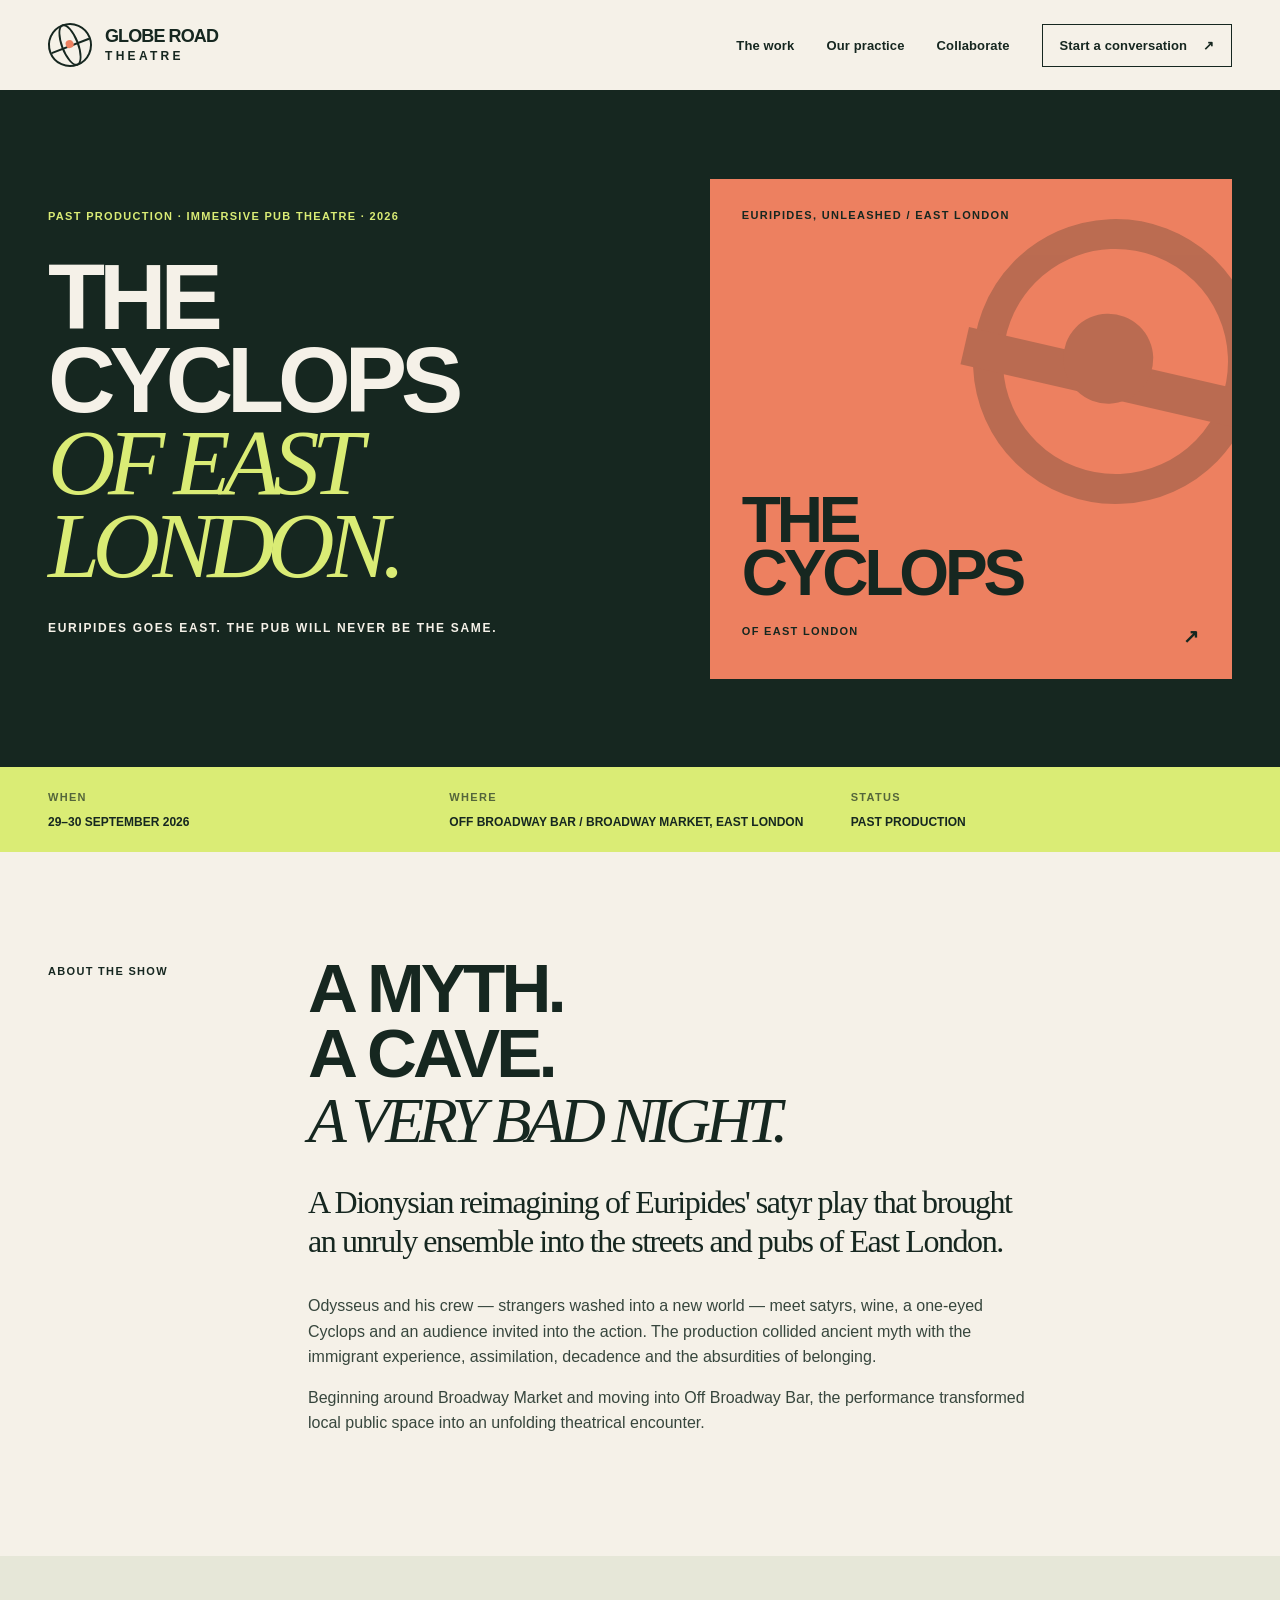
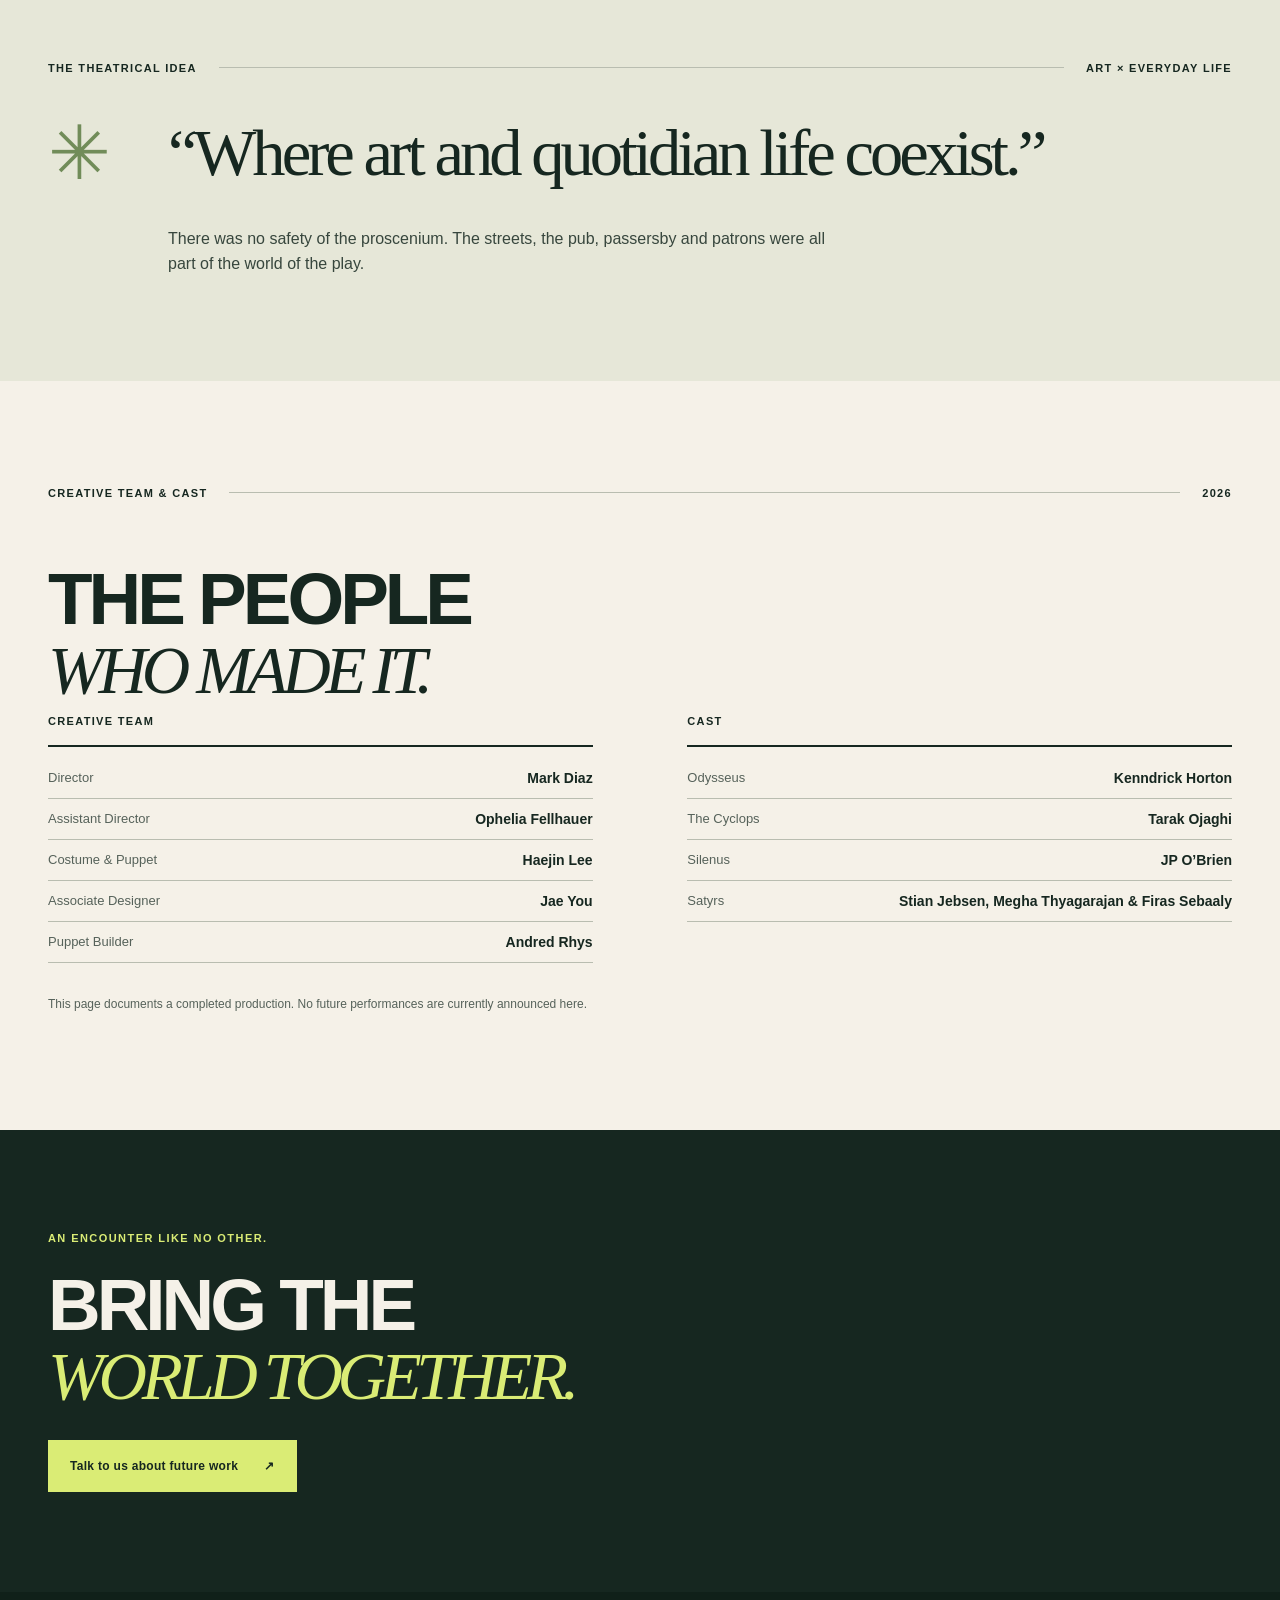
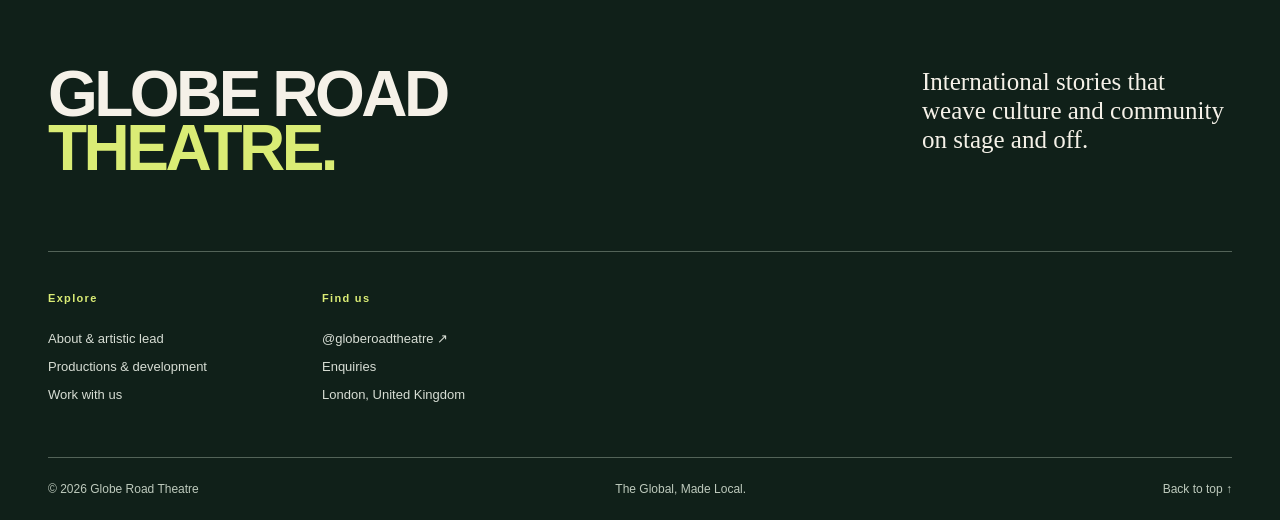
==== globe-road-theatre-launch-ready/cyclops.html @ c1da45eb "Add files via upload" ====
<!doctype html>
<html lang="en-GB"><head>
<meta charset="utf-8"><meta name="viewport" content="width=device-width,initial-scale=1">
<meta name="theme-color" content="#162720"><meta name="color-scheme" content="light">
<title>The Cyclops of East London (2026) | Globe Road Theatre</title><meta name="description" content="The Cyclops of East London: Globe Road Theatre’s immersive pub-theatre reimagining of Euripides, performed in East London on 29–30 September 2026.">
<meta name="robots" content="index,follow,max-image-preview:large">
<meta property="og:type" content="website"><meta property="og:site_name" content="Globe Road Theatre">
<meta property="og:locale" content="en_GB"><meta property="og:title" content="The Cyclops of East London (2026) | Globe Road Theatre"><meta property="og:description" content="The Cyclops of East London: Globe Road Theatre’s immersive pub-theatre reimagining of Euripides, performed in East London on 29–30 September 2026.">
<meta name="twitter:card" content="summary_large_image">
<link rel="icon" href="assets/favicon.svg" type="image/svg+xml"><link rel="apple-touch-icon" href="assets/apple-touch-icon.png"><link rel="manifest" href="site.webmanifest">
<link rel="stylesheet" href="styles.css">
<script type="application/ld+json">{"@context":"https://schema.org","@type":"PerformingGroup","name":"Globe Road Theatre","description":"A London-based independent theatre company bringing international stories into local communities through new writing, immersive theatre and ensemble-led performance.","areaServed":{"@type":"Place","name":"London, United Kingdom"},"sameAs":["https://www.instagram.com/globeroadtheatre/"]}</script>
</head><body id="top" class="">
<a class="skip-link" href="#content">Skip to content</a>
<header class="site-header"><div class="container header-inner"><a class="brand" href="index.html" aria-label="Globe Road Theatre home"><span class="brand-symbol" aria-hidden="true"><span></span><span></span></span><span class="brand-text">GLOBE ROAD<span>THEATRE</span></span></a><button class="menu-toggle" type="button" aria-expanded="false" aria-controls="primary-nav"><span>MENU</span><span class="menu-lines" aria-hidden="true"><i></i><i></i></span></button><nav class="primary-nav" id="primary-nav" aria-label="Main navigation"><a href="productions.html">The work</a><a href="about.html">Our practice</a><a href="collaborate.html">Collaborate</a><a class="nav-contact" href="collaborate.html#contact">Start a conversation <span aria-hidden="true">↗</span></a></nav></div></header>
<main id="content"><section class="production-hero cyclops-hero"><div class="container production-hero-grid"><div><div class="eyebrow light">PAST PRODUCTION · IMMERSIVE PUB THEATRE · 2026</div><h1>THE<br>CYCLOPS<br><em>OF EAST<br>LONDON.</em></h1><p>EURIPIDES GOES EAST. THE PUB WILL NEVER BE THE SAME.</p></div><div class="prod-art"><div class="artwork artwork-cyclops" aria-hidden="true"><div class="cyclops-eye"><span></span></div><div class="art-kicker">EURIPIDES, UNLEASHED / EAST LONDON</div><div class="art-type">THE<br>CYCLOPS</div><div class="art-baseline">OF EAST LONDON <span>↗</span></div></div></div></div></section>
<section class="production-meta"><div class="container"><div><span>WHEN</span><strong>29–30 SEPTEMBER 2026</strong></div><div><span>WHERE</span><strong>OFF BROADWAY BAR / BROADWAY MARKET, EAST LONDON</strong></div><div><span>STATUS</span><strong>PAST PRODUCTION</strong></div></div></section>
<section class="editorial section-space"><div class="container editorial-grid"><div class="section-label vertical"><span>ABOUT THE SHOW</span></div><div><h2>A MYTH.<br>A CAVE.<br><em>A VERY BAD NIGHT.</em></h2><p class="large-copy">A Dionysian reimagining of Euripides' satyr play that brought an unruly ensemble into the streets and pubs of East London.</p><p>Odysseus and his crew — strangers washed into a new world — meet satyrs, wine, a one-eyed Cyclops and an audience invited into the action. The production collided ancient myth with the immigrant experience, assimilation, decadence and the absurdities of belonging.</p><p>Beginning around Broadway Market and moving into Off Broadway Bar, the performance transformed local public space into an unfolding theatrical encounter.</p></div></div></section>
<section class="belief-section section-space"><div class="container"><div class="section-label"><span>THE THEATRICAL IDEA</span><span class="thin-rule"></span><span>ART × EVERYDAY LIFE</span></div><div class="quote-layout"><span class="quote-star">✳</span><blockquote>“Where art and quotidian life coexist.”</blockquote></div><p>There was no safety of the proscenium. The streets, the pub, passersby and patrons were all part of the world of the play.</p></div></section>
<section class="credits section-space"><div class="container"><div class="section-label"><span>CREATIVE TEAM & CAST</span><span class="thin-rule"></span><span>2026</span></div><h2>THE PEOPLE<br><em>WHO MADE IT.</em></h2><div class="credits-grid"><div><h3>CREATIVE TEAM</h3><dl><div><dt>Director</dt><dd>Mark Diaz</dd></div><div><dt>Assistant Director</dt><dd>Ophelia Fellhauer</dd></div><div><dt>Costume & Puppet</dt><dd>Haejin Lee</dd></div><div><dt>Associate Designer</dt><dd>Jae You</dd></div><div><dt>Puppet Builder</dt><dd>Andred Rhys</dd></div></dl></div><div><h3>CAST</h3><dl><div><dt>Odysseus</dt><dd>Kenndrick Horton</dd></div><div><dt>The Cyclops</dt><dd>Tarak Ojaghi</dd></div><div><dt>Silenus</dt><dd>JP O’Brien</dd></div><div><dt>Satyrs</dt><dd>Stian Jebsen, Megha Thyagarajan & Firas Sebaaly</dd></div></dl></div></div><p class="credits-note">This page documents a completed production. No future performances are currently announced here.</p></div></section>
<section class="simple-cta"><div class="container"><p>AN ENCOUNTER LIKE NO OTHER.</p><h2>BRING THE<br><em>WORLD TOGETHER.</em></h2><a class="button button-lime" href="collaborate.html">Talk to us about future work <span>↗</span></a></div></section></main>
<footer class="site-footer"><div class="container"><div class="footer-lead"><a class="footer-brand" href="index.html">GLOBE ROAD<br><span>THEATRE.</span></a><p>International stories that weave culture and community on stage and off.</p></div><div class="footer-links"><div><span>Explore</span><a href="about.html">About & artistic lead</a><a href="productions.html">Productions & development</a><a href="collaborate.html">Work with us</a></div><div><span>Find us</span><a href="https://www.instagram.com/globeroadtheatre/" target="_blank" rel="noopener noreferrer">@globeroadtheatre ↗</a><a href="collaborate.html#contact">Enquiries</a><small>London, United Kingdom</small></div></div><div class="footer-bottom"><small>© <span id="year">2026</span> Globe Road Theatre</small><small>The Global, Made Local.</small><a href="#top">Back to top ↑</a></div></div></footer>
<script src="script.js" defer></script>
</body></html>
---- globe-road-theatre-launch-ready/styles.css ----
/* Globe Road Theatre — independent, lightweight, accessible editorial site. */
:root{--ink:#162720;--deep:#102019;--paper:#f5f1e8;--paper2:#ebe7db;--lime:#daec75;--coral:#ed8060;--rule:#b9bdb0;--muted:#56625a;--width:1240px;--sans:Arial,Helvetica,sans-serif;--display:Impact,'Arial Narrow','Helvetica Neue Condensed',Arial,sans-serif;--serif:Georgia,'Times New Roman',serif}*{box-sizing:border-box}html{scroll-behavior:smooth}body{margin:0;background:var(--paper);color:var(--ink);font-family:var(--sans);-webkit-font-smoothing:antialiased}a{color:inherit;text-decoration:none}button{font:inherit}img{max-width:100%;height:auto}p{line-height:1.58}::selection{background:var(--lime);color:var(--ink)}:focus-visible{outline:3px solid var(--coral);outline-offset:4px}.container{width:min(var(--width),calc(100% - 96px));margin-inline:auto}.skip-link{position:absolute;z-index:999;top:-90px;left:14px;background:var(--lime);color:var(--ink);padding:14px 22px;font-weight:800}.skip-link:focus{top:10px}.site-header{position:relative;z-index:20;background:var(--paper);border-bottom:1px solid var(--ink)}.header-inner{height:90px;display:flex;align-items:center;justify-content:space-between;gap:24px}.brand{display:inline-flex;gap:13px;align-items:center;flex-shrink:0}.brand-symbol{display:block;width:44px;height:44px;border:2px solid var(--ink);border-radius:50%;position:relative;transform:rotate(-21deg)}.brand-symbol:before{content:"";position:absolute;top:-2px;bottom:-2px;left:11px;right:11px;border:2px solid var(--ink);border-radius:50%}.brand-symbol:after{content:"";position:absolute;left:0;right:0;top:50%;border-top:2px solid var(--ink)}.brand-symbol span:first-child{position:absolute;background:var(--coral);height:8px;width:8px;border-radius:50%;left:16px;top:15px;z-index:1}.brand-text{font-size:18px;line-height:.92;letter-spacing:-.9px;font-weight:900}.brand-text span{display:block;letter-spacing:3.3px;font-size:12px;margin-top:6px}.primary-nav{display:flex;align-items:center;gap:32px}.primary-nav>a{font-size:13px;font-weight:700;letter-spacing:.01em;transition:opacity .15s}.primary-nav>a:hover,.primary-nav>a[aria-current=page]{text-decoration:underline;text-underline-offset:7px}.primary-nav .nav-contact{border:1.5px solid var(--ink);padding:13px 17px;white-space:nowrap}.nav-contact span{margin-left:12px}.menu-toggle{display:none}.hero-home{background:var(--ink);color:var(--paper);position:relative;overflow:hidden}.hero-grid{min-height:625px;display:grid;grid-template-columns:1.08fr .92fr;gap:10px;align-items:center}.hero-copy{position:relative;z-index:2;padding:58px 0 50px}.eyebrow,.section-label,.art-kicker,.art-baseline,.artwork .art-kicker,.artwork .art-baseline,.hero-foot,.manifesto-sup,.project-caption>div>span,.listing-copy>.eyebrow,.collab-banner-copy>span,.contact-actions>span,.production-meta span,.credits h3,.practice-block article>span,.footer-links>div>span{font-size:11px;font-weight:800;letter-spacing:.12em;line-height:1.5}.eyebrow{color:var(--muted)}.eyebrow.light{color:var(--lime)}.sparkle{font-size:16px;vertical-align:middle;margin-right:8px}.hero-home h1,.page-hero h1,.production-hero h1{font-family:var(--display);font-stretch:condensed;font-size:104px;font-size:clamp(68px,7.2vw,120px);letter-spacing:-.065em;line-height:.88;margin:32px 0 32px;font-weight:900}.hero-home h1 span{color:var(--lime)}h1 em,h2 em,blockquote em{font-family:var(--serif);font-weight:400;letter-spacing:-.08em}.hero-home h1 em{color:var(--lime);white-space:nowrap}.hero-lede{font-family:var(--serif);font-size:31px;font-size:clamp(21px,2.3vw,31px);line-height:1.27;letter-spacing:-.035em;max-width:480px}.hero-lede i{color:var(--lime)}.hero-buttons{display:flex;align-items:center;gap:30px;margin-top:35px}.button{display:inline-flex;align-items:center;justify-content:space-between;gap:26px;font-size:12px;font-weight:900;letter-spacing:.025em;padding:17px 22px;min-height:52px;transition:transform .18s,background .18s}.button:hover{transform:translateY(-3px)}.button-lime{background:var(--lime);color:var(--ink)}.button-dark{background:var(--ink);color:var(--paper)}.subtle-link{font-size:13px;font-weight:750;border-bottom:1px solid;padding-bottom:5px}.light-link{color:var(--paper)}.subtle-link span{margin-left:15px}.globe-scene{height:515px;width:100%;position:relative;margin:auto;isolation:isolate}.scene-ring{width:min(100%,470px);height:min(100%,470px);border:1px solid rgba(218,236,117,.45);border-radius:50%;position:absolute;top:50%;left:54%;transform:translate(-50%,-50%) rotate(-20deg)}.scene-ring.two{width:205px;transform:translate(-50%,-50%) rotate(55deg);border-width:2px}.scene-ring.three{width:345px;transform:translate(-50%,-50%) rotate(-55deg);border-width:1px}.scene-ring.four{height:1px;border:0;border-radius:0;background:var(--lime);opacity:.6;transform:translate(-50%,-50%) rotate(-26deg)}.scene-dot{position:absolute;left:53%;top:49%;height:25px;width:25px;border-radius:50%;background:var(--coral);box-shadow:0 0 0 9px rgba(237,128,96,.14)}.scene-scratch{position:absolute;right:-8px;bottom:35px;color:var(--lime);font-size:13px;letter-spacing:.13em;font-weight:900;line-height:1.35;transform:rotate(-9deg)}.scribble{font-family:var(--serif);font-size:45px;position:absolute;right:70px;top:-65px;transform:rotate(35deg)}.hero-foot{border-top:1px solid rgba(255,255,255,.25);display:flex;justify-content:space-between;padding:15px 0 20px;color:var(--lime)}.hero-foot span:last-child{color:var(--paper)}.ticker{background:var(--lime);color:var(--ink);padding:16px 8px;text-align:center;overflow:hidden}.ticker>div{font-size:13px;font-weight:900;letter-spacing:.085em;white-space:nowrap}.ticker span{margin:0 22px;color:#5b6b2d}.section-space{padding:104px 0}.section-label{display:flex;gap:22px;align-items:center;margin-bottom:64px}.section-label span:first-child{white-space:nowrap}.thin-rule{display:block;flex:1;height:1px;background:var(--rule)}.section-label .small-arrow{white-space:nowrap}.intro-grid,.values-grid{display:grid;grid-template-columns:1.1fr .9fr;gap:11%}.intro-grid h2,.feature-heading h2,.values-grid h2,.editorial h2,.credits>div>h2,.simple-cta h2,.collab-banner h2,.contact-panel h2{font-family:var(--display);font-size:82px;font-size:clamp(48px,5.7vw,84px);letter-spacing:-.055em;line-height:.94;margin:0;font-weight:900}.intro-grid h2 em,.feature-heading h2 em,.values-grid h2 em,.editorial h2 em,.simple-cta h2 em,.collab-banner h2 em,.contact-panel h2 em,.credits h2 em{font-size:.92em}.copy-column{padding-top:6px}.copy-column p,.editorial p,.artist-bio p,.belief-section>div>p{max-width:680px;font-size:16px;color:#37463d}.copy-column .large-copy,.editorial .large-copy,.artist-bio .large-copy{font-family:var(--serif);font-size:34px;font-size:clamp(25px,2.5vw,34px);line-height:1.22;letter-spacing:-.045em;color:var(--ink);margin-top:0}.arrow-link{display:inline-flex;align-items:center;justify-content:space-between;gap:25px;border-bottom:1.5px solid var(--ink);padding-bottom:9px;margin-top:19px;font-weight:800;font-size:13px}.arrow-link:hover{color:#64752f}.feature-work{background:#e8e8d8}.feature-heading{display:flex;justify-content:space-between;align-items:flex-end;gap:38px;margin-bottom:44px}.feature-heading p{max-width:245px;font-family:var(--serif);font-size:21px;line-height:1.25;margin:0}.project-layout{display:grid;grid-template-columns:1fr 1fr;gap:24px}.project-card{display:block;min-width:0}.artwork{height:420px;position:relative;overflow:hidden;display:flex;flex-direction:column;justify-content:space-between;padding:28px 32px;transition:filter .2s}.project-card:hover .artwork,.listing:hover .artwork{filter:brightness(1.07)}.artwork-cyclops{background:var(--coral);color:var(--ink)}.artwork-bears{background:#b9cd72;color:var(--ink)}.art-kicker,.art-baseline{position:relative;z-index:2;display:flex;justify-content:space-between}.art-type{font-family:var(--display);font-size:105px;font-size:clamp(65px,7.3vw,110px);font-weight:900;line-height:.83;letter-spacing:-.065em;position:relative;z-index:2;margin-top:auto;margin-bottom:22px}.art-baseline span{font-size:19px}.cyclops-eye{height:285px;width:285px;border-radius:50%;border:30px solid var(--ink);position:absolute;right:-26px;top:40px;transform:rotate(-24deg);opacity:.23}.cyclops-eye:after{content:"";position:absolute;width:90px;height:90px;border-radius:50%;background:var(--ink);left:62px;top:62px}.cyclops-eye span{position:absolute;height:38px;width:350px;background:var(--ink);transform:rotate(37deg);top:123px;left:-54px}.bear-round{position:absolute;height:420px;width:420px;border-radius:50%;border:55px solid rgba(24,42,31,.11);right:-100px;top:46px}.bear-asterisk{position:absolute;font-size:280px;right:-60px;top:-75px;color:#526c45;opacity:.3;line-height:1}.project-caption{padding:22px 0 0;display:flex;justify-content:space-between;gap:15px}.project-caption>div>span{color:var(--muted)}.project-caption h3{font-size:28px;letter-spacing:-.045em;margin:9px 0 7px}.project-caption p{font-size:14px;color:#435148;max-width:400px;margin:0}.round-arrow{width:43px;height:43px;flex:0 0 43px;border:1px solid var(--ink);border-radius:50%;display:grid;place-items:center;font-size:20px}.manifesto-band{background:var(--ink);color:var(--paper);padding:100px 0;text-align:center}.manifesto-sup{color:var(--lime)}.manifesto-band blockquote{font-family:var(--display);font-size:86px;font-size:clamp(48px,6vw,87px);letter-spacing:-.06em;line-height:1.04;max-width:980px;margin:26px auto}.manifesto-band blockquote em{color:var(--lime)}.manifesto-band p{max-width:565px;color:#bfcabf;font-size:16px;margin:30px auto 0}.value-stack>div{display:grid;grid-template-columns:36px 1fr;gap:0 18px;border-top:1px solid var(--rule);padding:18px 0}.value-stack b{font-size:12px;padding-top:7px}.value-stack h3{font-size:22px;margin:0;letter-spacing:-.035em}.value-stack p{grid-column:2;margin:7px 0 0;font-size:14px;color:var(--muted)}.collab-banner{background:var(--lime);padding:100px 0;overflow:hidden}.collab-banner>.container{display:flex;position:relative}.collab-banner h2{margin:25px 0}.collab-banner p{font-family:var(--serif);font-size:24px}.collab-banner .button{margin-top:10px}.collab-banner-copy{position:relative;z-index:2}.collab-mark{font-size:550px;font-family:var(--serif);line-height:.7;position:absolute;right:-90px;top:-95px;color:rgba(22,39,32,.14)}.site-footer{background:var(--deep);color:var(--paper);padding:76px 0 24px}.footer-lead{display:flex;justify-content:space-between;gap:40px;border-bottom:1px solid #536358;padding-bottom:75px}.footer-brand{font-family:var(--display);font-weight:900;line-height:.84;font-size:72px;font-size:clamp(40px,5vw,74px);letter-spacing:-.055em}.footer-brand span{color:var(--lime)}.footer-lead p{max-width:310px;font-family:var(--serif);font-size:25px;line-height:1.15;margin:0}.footer-links{display:flex;gap:115px;padding:38px 0 55px}.footer-links>div{display:flex;flex-direction:column;gap:13px}.footer-links>div>span{color:var(--lime);margin-bottom:12px}.footer-links a,.footer-links small{font-size:13px;color:#d7ddd4}.footer-links a:hover{text-decoration:underline}.footer-bottom{border-top:1px solid #536358;padding-top:24px;display:flex;gap:15px;justify-content:space-between}.footer-bottom small,.footer-bottom a{font-size:12px;color:#becabd}.page-hero{background:var(--ink);color:var(--paper);padding:100px 0 25px}.page-hero .eyebrow{color:var(--lime)}.page-hero h1{margin:30px 0 70px;font-size:144px;font-size:clamp(75px,10vw,160px)}.page-hero h1 em{color:var(--lime)}.page-hero-bottom{display:flex;justify-content:space-between;align-items:end;border-top:1px solid #65736a;padding-top:20px;gap:24px}.page-hero-bottom p{font-family:var(--serif);font-size:22px;margin:0;max-width:500px}.page-hero-bottom span{font-size:11px;font-weight:800;letter-spacing:.15em;white-space:nowrap}.editorial-grid{display:grid;grid-template-columns:220px 1fr;gap:40px}.section-label.vertical{display:block;margin-top:7px}.editorial h2{margin-bottom:32px;font-size:78px;font-size:clamp(47px,5.4vw,80px)}.editorial p{max-width:730px}.belief-section{background:#e6e7d8}.belief-section .section-label{margin-bottom:40px}.quote-layout{display:grid;grid-template-columns:100px 1fr;gap:20px;align-items:start}.quote-layout .quote-star{font-size:75px;color:#718c59;line-height:1}.belief-section blockquote{font-family:var(--serif);font-size:70px;font-size:clamp(38px,5.2vw,70px);line-height:1.12;letter-spacing:-.06em;max-width:950px;margin:0}.belief-section>div>p{margin:35px 0 0 120px;max-width:660px}.artist-grid{display:grid;grid-template-columns:.85fr 1.15fr;gap:7%;align-items:center}.artist-poster{min-height:570px;background:#afc468;padding:32px;display:flex;flex-direction:column;justify-content:space-between;position:relative;overflow:hidden}.artist-poster:after{content:"✳";position:absolute;font-size:510px;opacity:.14;top:-70px;left:60px}.artist-poster>span{font-size:13px;font-weight:800;letter-spacing:.12em;position:relative;z-index:1}.artist-poster>strong{font-family:var(--display);font-size:130px;font-size:clamp(78px,9vw,145px);line-height:.81;letter-spacing:-.07em;position:relative;z-index:1}.artist-poster>small{font-size:12px;font-weight:800;letter-spacing:.15em;position:relative;z-index:1}.artist-bio h2{font-family:var(--display);font-size:72px;font-size:clamp(48px,5vw,80px);letter-spacing:-.055em;margin:12px 0 22px}.artist-bio .bio-note{font-size:12px;border-left:2px solid var(--rule);padding-left:14px;color:var(--muted)}.practice-block{background:#e7e6d9}.three-columns{display:grid;grid-template-columns:repeat(3,1fr);gap:24px}.three-columns article{padding:25px 0 15px;border-top:2px solid var(--ink)}.three-columns article h3{font-family:var(--display);font-size:43px;font-size:clamp(28px,3vw,44px);line-height:.98;letter-spacing:-.04em;min-height:90px}.three-columns article p{max-width:315px;font-size:15px;color:#49564d}.simple-cta{background:var(--ink);color:var(--paper);padding:100px 0}.simple-cta p{font-size:11px;letter-spacing:.13em;font-weight:800;color:var(--lime);margin:0 0 24px}.simple-cta h2{margin-bottom:32px}.simple-cta h2 em{color:var(--lime)}.work-page-hero h1{margin-bottom:45px}.listing-grid{display:grid;gap:80px}.listing{display:grid;grid-template-columns:1fr 1fr;gap:8%;align-items:center}.listing:nth-child(even) .artwork{order:2}.listing:nth-child(even) .listing-copy{order:1}.listing .artwork{height:420px}.listing-copy h2{font-family:var(--display);font-size:69px;font-size:clamp(43px,4.8vw,73px);line-height:.98;letter-spacing:-.05em;margin:20px 0}.listing-copy p{max-width:420px;color:var(--muted)}.production-hero{padding:88px 0;background:var(--ink);color:var(--paper)}.production-hero-grid{display:grid;grid-template-columns:1fr .85fr;gap:4%;align-items:center}.production-hero h1{font-size:105px;font-size:clamp(65px,7.3vw,115px)}.production-hero h1 em{color:var(--lime)}.production-hero p{font-size:12px;font-weight:800;letter-spacing:.14em}.prod-art .artwork{height:500px}.prod-art .art-type{font-size:72px;font-size:clamp(62px,5vw,95px)}.bears-hero{background:#e0e7bf;color:var(--ink)}.bears-hero h1 em{color:#7b8e41}.production-meta{background:var(--lime);padding:22px 0}.production-meta>.container{display:grid;grid-template-columns:repeat(3,1fr);gap:20px}.production-meta>div>div{display:flex;flex-direction:column;gap:8px}.production-meta span{opacity:.68}.production-meta strong{font-size:12px;line-height:1.4}.credits h2{margin-bottom:50px}.credits-grid{display:grid;grid-template-columns:1fr 1fr;gap:8%}.credits h3{border-bottom:2px solid var(--ink);padding-bottom:15px}.credits dl{margin:0}.credits dl>div{display:flex;justify-content:space-between;gap:20px;padding:12px 0;border-bottom:1px solid var(--rule)}.credits dt{font-size:13px;color:var(--muted)}.credits dd{text-align:right;font-size:14px;font-weight:700;margin:0}.credits-note{margin-top:32px;font-size:12px;color:var(--muted)}.contact-panel{background:var(--ink);color:var(--paper)}.contact-layout{display:grid;grid-template-columns:1.2fr .8fr;gap:10%;align-items:end}.contact-panel h2{margin:24px 0}.contact-panel h2 em{color:var(--lime)}.contact-layout>div>p{max-width:520px}.contact-actions{display:flex;flex-direction:column;align-items:flex-start;gap:16px}.contact-actions>span{color:var(--lime)}.contact-actions .button{max-width:100%;font-size:11px}.contact-actions p{margin:0}.contact-actions .contact-note{color:#bac8bb;font-size:12px;max-width:390px}.work-page-hero,.collab-hero{min-height:470px}@media(max-width:1100px){.container{width:calc(100% - 64px)}.primary-nav{gap:18px}.hero-grid{grid-template-columns:1.08fr .82fr}.hero-home h1{font-size:100px;font-size:clamp(65px,8.3vw,100px)}.globe-scene{height:410px}.artwork{height:360px}.art-type{font-size:75px}.project-caption h3{font-size:24px}.scene-ring{width:330px;height:330px}.scene-ring.two{width:150px}.scene-ring.three{width:245px}.artist-poster{min-height:500px}}@media(max-width:760px){.container{width:calc(100% - 40px)}.header-inner{height:72px}.brand-symbol{height:36px;width:36px}.brand-symbol:before{left:9px;right:9px}.brand-symbol span:first-child{left:13px;top:12px}.brand-text{font-size:16px}.brand-text span{font-size:10px}.menu-toggle{display:flex;align-items:center;gap:12px;background:transparent;border:0;padding:8px;font-size:11px;font-weight:900;cursor:pointer}.menu-lines{width:24px;display:flex;gap:5px;flex-direction:column}.menu-lines i{height:2px;width:100%;background:var(--ink)}.primary-nav{display:none;position:absolute;top:72px;left:0;right:0;background:var(--paper);padding:24px 20px 32px;flex-direction:column;align-items:stretch;gap:0;border-bottom:1px solid var(--ink);box-shadow:0 22px 35px rgba(0,0,0,.15)}.primary-nav.open{display:flex}.primary-nav>a{padding:16px 0;font-size:17px;border-bottom:1px solid #ccd0c2}.primary-nav .nav-contact{padding:18px;margin-top:16px}.hero-grid{display:flex;flex-direction:column;min-height:0;gap:0;align-items:stretch}.hero-copy{padding:75px 0 15px}.hero-home h1{font-size:61px;font-size:clamp(61px,12.4vw,98px);letter-spacing:-.065em;margin:30px 0 26px}.hero-lede{font-size:26px;max-width:420px}.globe-scene{height:270px;width:100%;margin-top:-20px;margin-bottom:0}.scene-ring{width:250px;height:250px;left:53%}.scene-ring.two{width:105px}.scene-ring.three{width:195px}.scene-scratch{right:12px;bottom:5px;font-size:10px}.hero-foot{font-size:9px;gap:20px}.hero-foot>span:last-child{white-space:nowrap}.ticker>div{font-size:10px}.ticker span{margin:0 8px}.section-space{padding:70px 0}.section-label{font-size:10px;gap:12px;margin-bottom:40px}.section-label span:last-child:not(.thin-rule){display:none}.intro-grid,.values-grid,.editorial-grid,.artist-grid,.listing,.contact-layout,.production-hero-grid{grid-template-columns:1fr;gap:30px}.intro-grid h2,.feature-heading h2,.values-grid h2,.editorial h2,.simple-cta h2,.collab-banner h2,.contact-panel h2{font-size:47px;font-size:clamp(47px,9.1vw,73px)}.feature-heading{align-items:start;flex-direction:column;gap:15px}.feature-heading p{max-width:100%}.project-layout,.credits-grid,.production-meta>.container{grid-template-columns:1fr}.project-layout{gap:45px}.artwork{height:360px}.art-type{font-size:66px;font-size:clamp(66px,14vw,100px)}.manifesto-band{padding:75px 0}.manifesto-band blockquote{font-size:48px}.collab-banner{padding:72px 0}.collab-mark{font-size:300px;right:-90px;top:20px}.footer-lead{flex-direction:column;gap:35px;padding-bottom:48px}.footer-lead p{font-size:24px}.footer-links{gap:55px;justify-content:space-between}.footer-bottom{flex-wrap:wrap}.page-hero{padding:75px 0 25px}.page-hero h1{font-size:64px;font-size:clamp(64px,13vw,105px);margin-bottom:45px}.page-hero-bottom p{font-size:18px}.section-label.vertical{margin-bottom:5px}.editorial-grid{gap:25px}.belief-section blockquote{font-size:42px}.quote-layout{grid-template-columns:50px 1fr;gap:12px}.quote-layout .quote-star{font-size:45px}.belief-section>div>p{margin-left:0}.artist-poster{min-height:460px}.artist-poster>strong{font-size:90px;font-size:clamp(90px,20vw,135px)}.three-columns{grid-template-columns:1fr;gap:12px}.three-columns article h3{min-height:0}.listing{gap:25px}.listing:nth-child(even) .artwork,.listing:nth-child(even) .listing-copy{order:unset}.listing-grid{gap:60px}.listing .artwork{height:360px}.listing-copy h2{font-size:54px}.production-hero{padding:65px 0}.production-hero h1{font-size:65px;font-size:clamp(65px,13vw,100px)}.prod-art .artwork{height:380px}.prod-art .art-type{font-size:75px}.production-meta>.container{gap:14px}.production-meta>div>div{border-bottom:1px solid #a5b467;padding-bottom:12px}.credits dl>div{align-items:start}.contact-layout{gap:40px}}@media(max-width:390px){.container{width:calc(100% - 32px)}.hero-home h1{font-size:58px}.hero-buttons{gap:15px;flex-wrap:wrap}.scene-scratch{right:0}.artwork{padding:22px}.art-type{font-size:68px}.footer-links{gap:20px}.manifesto-band blockquote{font-size:39px}.prod-art .art-type{font-size:65px}}@media(prefers-reduced-motion:reduce){html{scroll-behavior:auto}*,*:before,*:after{transition:none!important;animation:none!important}}
/* Keep the three-line development poster breathing comfortably at all widths. */
.artwork-bears .art-type{font-size:78px;font-size:clamp(62px,6.1vw,88px);margin-top:8px}
@media(max-width:760px){.artwork-bears .art-type{font-size:72px;font-size:clamp(59px,12vw,78px)}}
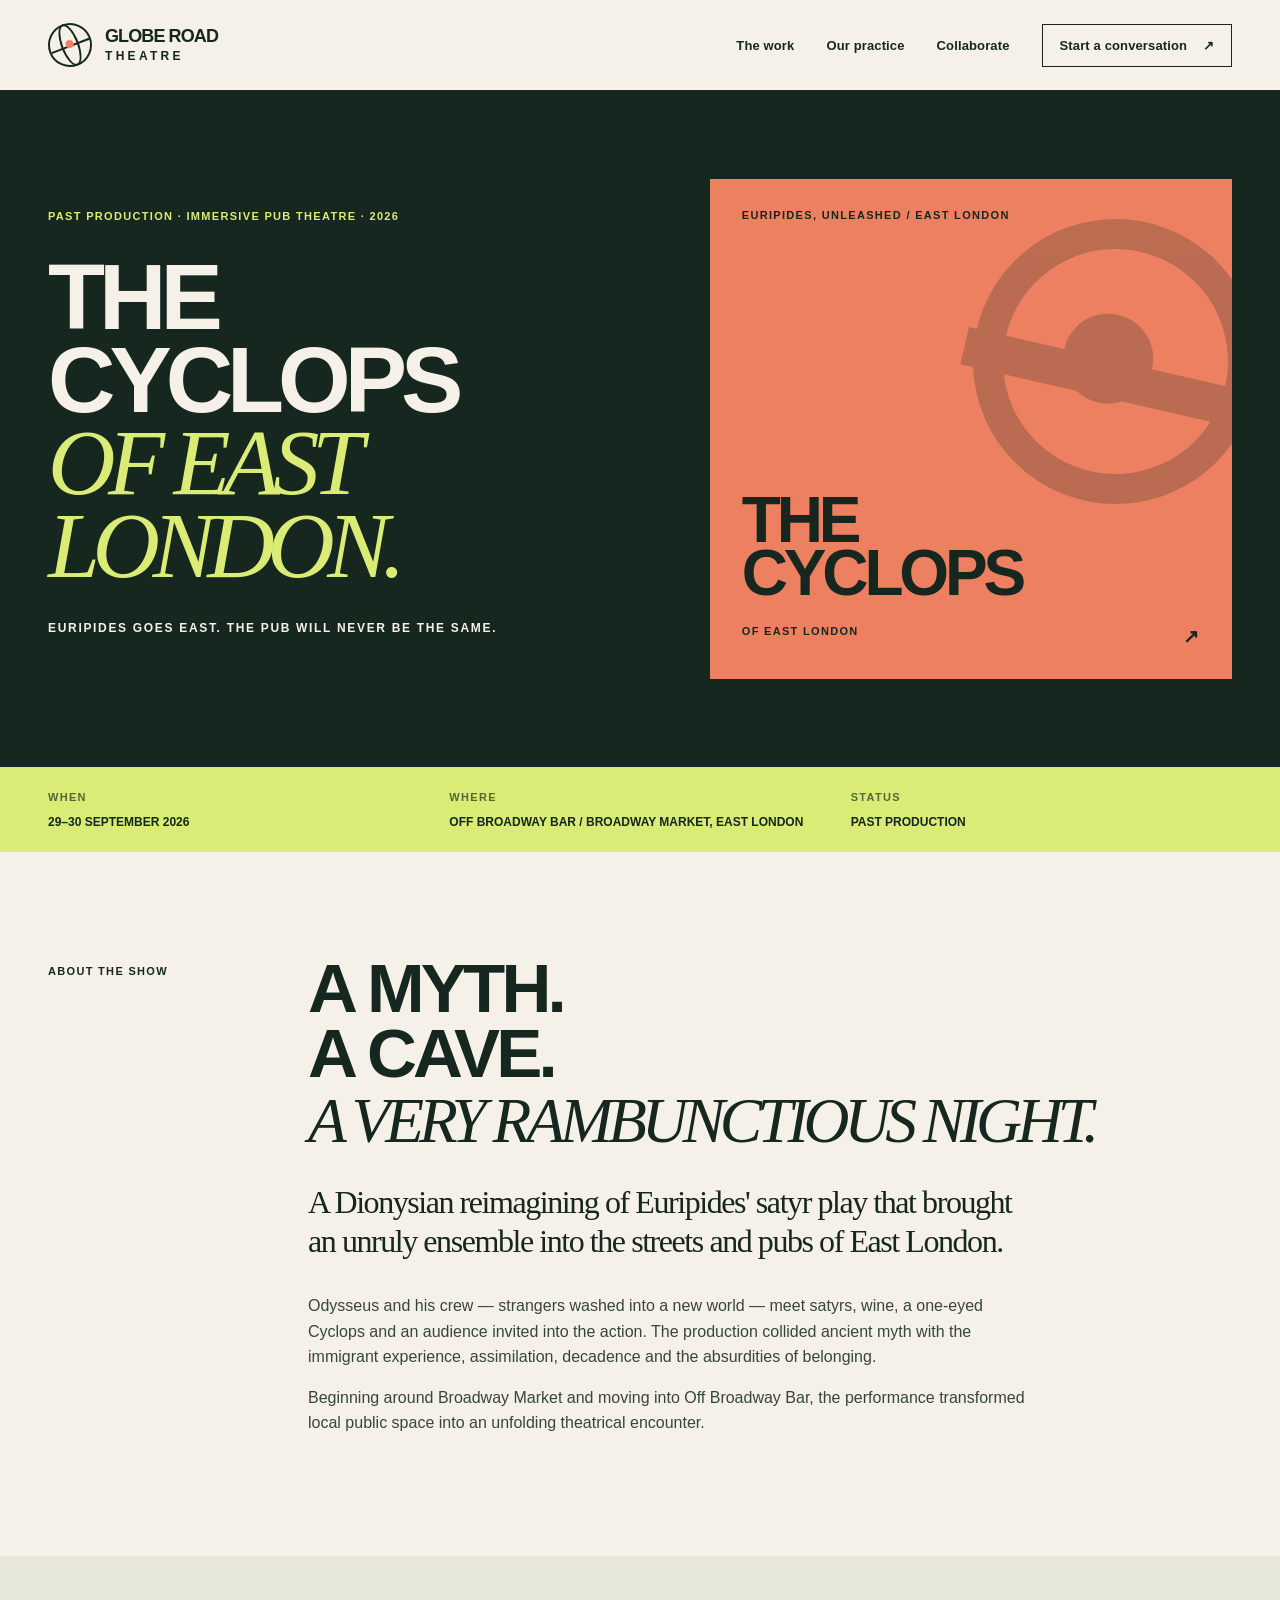
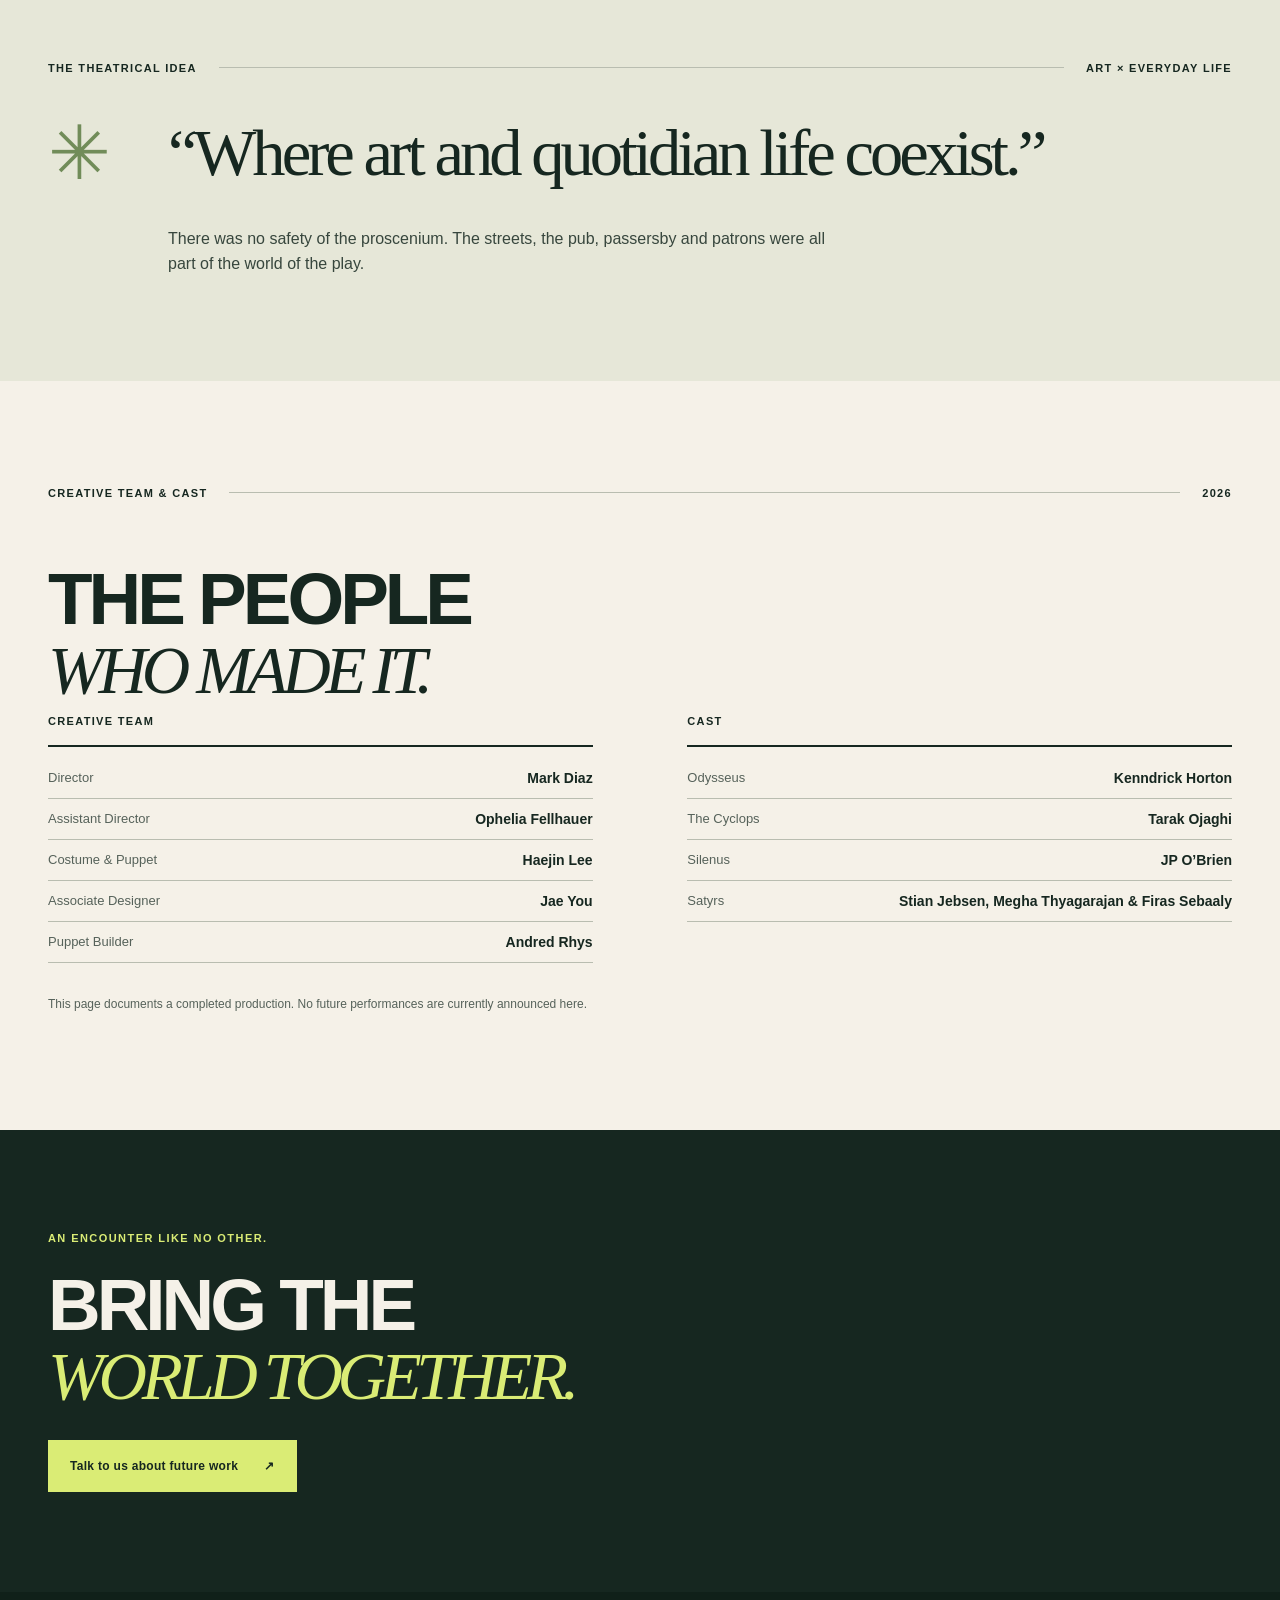
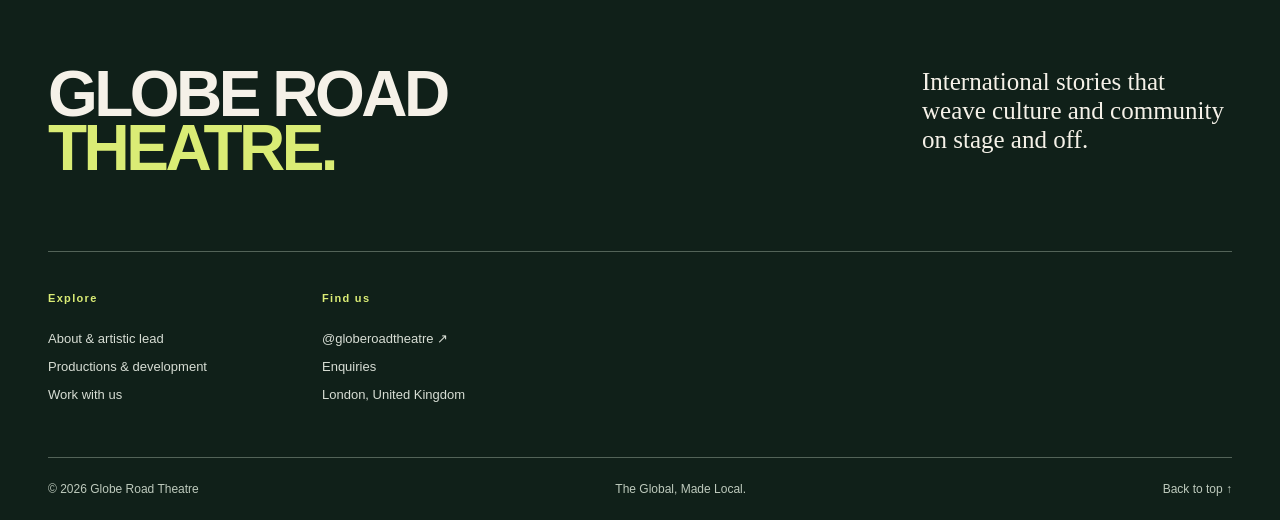
==== commit 24aace9a: "Revise show description and title for Cyclops Updated the description of the show section to reflect" ====
--- a/globe-road-theatre-launch-ready/cyclops.html
+++ b/globe-road-theatre-launch-ready/cyclops.html
@@ -15,10 +15,10 @@
 <header class="site-header"><div class="container header-inner"><a class="brand" href="index.html" aria-label="Globe Road Theatre home"><span class="brand-symbol" aria-hidden="true"><span></span><span></span></span><span class="brand-text">GLOBE ROAD<span>THEATRE</span></span></a><button class="menu-toggle" type="button" aria-expanded="false" aria-controls="primary-nav"><span>MENU</span><span class="menu-lines" aria-hidden="true"><i></i><i></i></span></button><nav class="primary-nav" id="primary-nav" aria-label="Main navigation"><a href="productions.html">The work</a><a href="about.html">Our practice</a><a href="collaborate.html">Collaborate</a><a class="nav-contact" href="collaborate.html#contact">Start a conversation <span aria-hidden="true">↗</span></a></nav></div></header>
 <main id="content"><section class="production-hero cyclops-hero"><div class="container production-hero-grid"><div><div class="eyebrow light">PAST PRODUCTION · IMMERSIVE PUB THEATRE · 2026</div><h1>THE<br>CYCLOPS<br><em>OF EAST<br>LONDON.</em></h1><p>EURIPIDES GOES EAST. THE PUB WILL NEVER BE THE SAME.</p></div><div class="prod-art"><div class="artwork artwork-cyclops" aria-hidden="true"><div class="cyclops-eye"><span></span></div><div class="art-kicker">EURIPIDES, UNLEASHED / EAST LONDON</div><div class="art-type">THE<br>CYCLOPS</div><div class="art-baseline">OF EAST LONDON <span>↗</span></div></div></div></div></section>
 <section class="production-meta"><div class="container"><div><span>WHEN</span><strong>29–30 SEPTEMBER 2026</strong></div><div><span>WHERE</span><strong>OFF BROADWAY BAR / BROADWAY MARKET, EAST LONDON</strong></div><div><span>STATUS</span><strong>PAST PRODUCTION</strong></div></div></section>
-<section class="editorial section-space"><div class="container editorial-grid"><div class="section-label vertical"><span>ABOUT THE SHOW</span></div><div><h2>A MYTH.<br>A CAVE.<br><em>A VERY BAD NIGHT.</em></h2><p class="large-copy">A Dionysian reimagining of Euripides' satyr play that brought an unruly ensemble into the streets and pubs of East London.</p><p>Odysseus and his crew — strangers washed into a new world — meet satyrs, wine, a one-eyed Cyclops and an audience invited into the action. The production collided ancient myth with the immigrant experience, assimilation, decadence and the absurdities of belonging.</p><p>Beginning around Broadway Market and moving into Off Broadway Bar, the performance transformed local public space into an unfolding theatrical encounter.</p></div></div></section>
+<section class="editorial section-space"><div class="container editorial-grid"><div class="section-label vertical"><span>ABOUT THE SHOW</span></div><div><h2>A MYTH.<br>A CAVE.<br><em>A VERY RAMBUNCTIOUS NIGHT.</em></h2><p class="large-copy">A Dionysian reimagining of Euripides' satyr play that brought an unruly ensemble into the streets and pubs of East London.</p><p>Odysseus and his crew — strangers washed into a new world — meet satyrs, wine, a one-eyed Cyclops and an audience invited into the action. The production collided ancient myth with the immigrant experience, assimilation, decadence and the absurdities of belonging.</p><p>Beginning around Broadway Market and moving into Off Broadway Bar, the performance transformed local public space into an unfolding theatrical encounter.</p></div></div></section>
 <section class="belief-section section-space"><div class="container"><div class="section-label"><span>THE THEATRICAL IDEA</span><span class="thin-rule"></span><span>ART × EVERYDAY LIFE</span></div><div class="quote-layout"><span class="quote-star">✳</span><blockquote>“Where art and quotidian life coexist.”</blockquote></div><p>There was no safety of the proscenium. The streets, the pub, passersby and patrons were all part of the world of the play.</p></div></section>
 <section class="credits section-space"><div class="container"><div class="section-label"><span>CREATIVE TEAM & CAST</span><span class="thin-rule"></span><span>2026</span></div><h2>THE PEOPLE<br><em>WHO MADE IT.</em></h2><div class="credits-grid"><div><h3>CREATIVE TEAM</h3><dl><div><dt>Director</dt><dd>Mark Diaz</dd></div><div><dt>Assistant Director</dt><dd>Ophelia Fellhauer</dd></div><div><dt>Costume & Puppet</dt><dd>Haejin Lee</dd></div><div><dt>Associate Designer</dt><dd>Jae You</dd></div><div><dt>Puppet Builder</dt><dd>Andred Rhys</dd></div></dl></div><div><h3>CAST</h3><dl><div><dt>Odysseus</dt><dd>Kenndrick Horton</dd></div><div><dt>The Cyclops</dt><dd>Tarak Ojaghi</dd></div><div><dt>Silenus</dt><dd>JP O’Brien</dd></div><div><dt>Satyrs</dt><dd>Stian Jebsen, Megha Thyagarajan & Firas Sebaaly</dd></div></dl></div></div><p class="credits-note">This page documents a completed production. No future performances are currently announced here.</p></div></section>
 <section class="simple-cta"><div class="container"><p>AN ENCOUNTER LIKE NO OTHER.</p><h2>BRING THE<br><em>WORLD TOGETHER.</em></h2><a class="button button-lime" href="collaborate.html">Talk to us about future work <span>↗</span></a></div></section></main>
 <footer class="site-footer"><div class="container"><div class="footer-lead"><a class="footer-brand" href="index.html">GLOBE ROAD<br><span>THEATRE.</span></a><p>International stories that weave culture and community on stage and off.</p></div><div class="footer-links"><div><span>Explore</span><a href="about.html">About & artistic lead</a><a href="productions.html">Productions & development</a><a href="collaborate.html">Work with us</a></div><div><span>Find us</span><a href="https://www.instagram.com/globeroadtheatre/" target="_blank" rel="noopener noreferrer">@globeroadtheatre ↗</a><a href="collaborate.html#contact">Enquiries</a><small>London, United Kingdom</small></div></div><div class="footer-bottom"><small>© <span id="year">2026</span> Globe Road Theatre</small><small>The Global, Made Local.</small><a href="#top">Back to top ↑</a></div></div></footer>
 <script src="script.js" defer></script>
-</body></html>+</body></html>
